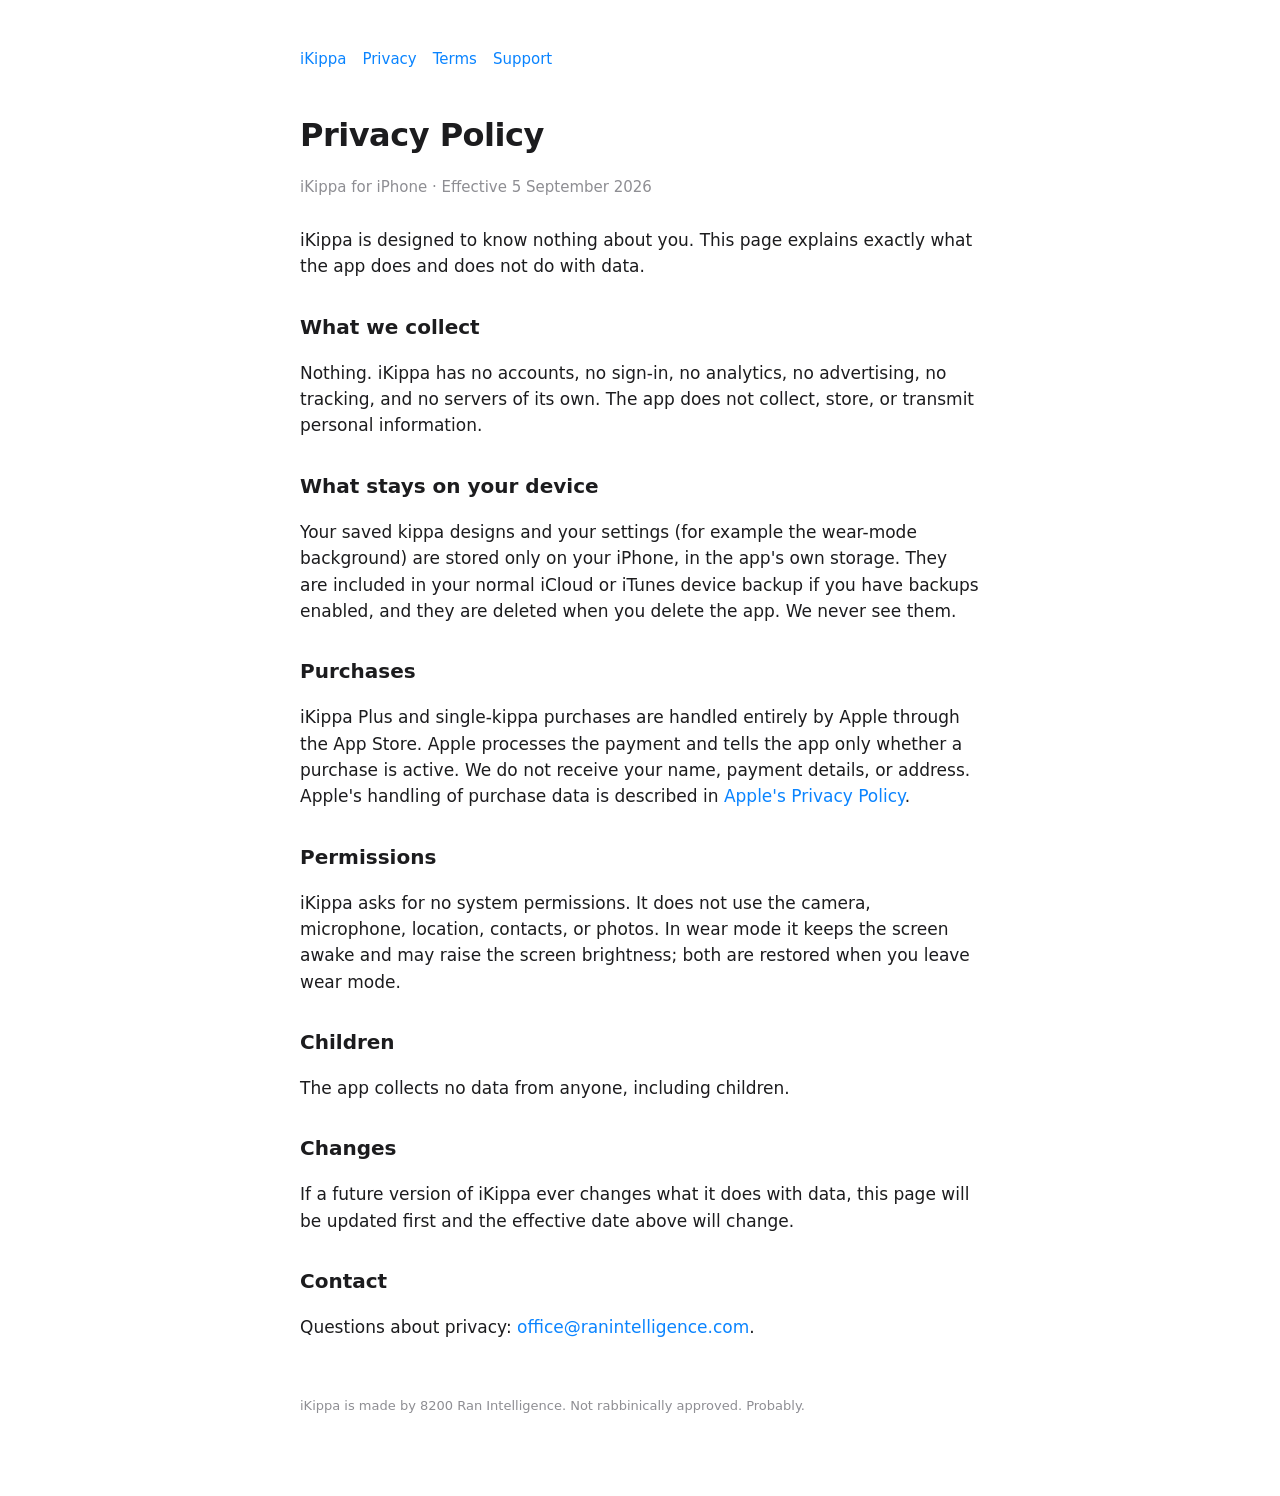
==== privacy.html @ 486b1f24 "iKippa legal pages: privacy, terms, support" ====
<!doctype html><html lang="en"><head><meta charset="utf-8"><meta name="viewport" content="width=device-width, initial-scale=1"><title>iKippa Privacy Policy</title><link rel="stylesheet" href="style.css"></head><body><main>
<nav><a href="index.html">iKippa</a><a href="privacy.html">Privacy</a><a href="terms.html">Terms</a><a href="support.html">Support</a></nav>
<h1>Privacy Policy</h1>
<p class="meta">iKippa for iPhone · Effective 5 September 2026</p>
<p>iKippa is designed to know nothing about you. This page explains exactly what the app does and does not do with data.</p>
<h2>What we collect</h2>
<p>Nothing. iKippa has no accounts, no sign-in, no analytics, no advertising, no tracking, and no servers of its own. The app does not collect, store, or transmit personal information.</p>
<h2>What stays on your device</h2>
<p>Your saved kippa designs and your settings (for example the wear-mode background) are stored only on your iPhone, in the app's own storage. They are included in your normal iCloud or iTunes device backup if you have backups enabled, and they are deleted when you delete the app. We never see them.</p>
<h2>Purchases</h2>
<p>iKippa Plus and single-kippa purchases are handled entirely by Apple through the App Store. Apple processes the payment and tells the app only whether a purchase is active. We do not receive your name, payment details, or address. Apple's handling of purchase data is described in <a href="https://www.apple.com/legal/privacy/">Apple's Privacy Policy</a>.</p>
<h2>Permissions</h2>
<p>iKippa asks for no system permissions. It does not use the camera, microphone, location, contacts, or photos. In wear mode it keeps the screen awake and may raise the screen brightness; both are restored when you leave wear mode.</p>
<h2>Children</h2>
<p>The app collects no data from anyone, including children.</p>
<h2>Changes</h2>
<p>If a future version of iKippa ever changes what it does with data, this page will be updated first and the effective date above will change.</p>
<h2>Contact</h2>
<p>Questions about privacy: <a href="mailto:office@ranintelligence.com">office@ranintelligence.com</a>.</p>
<footer>iKippa is made by 8200 Ran Intelligence. Not rabbinically approved. Probably.</footer>
</main></body></html>
---- style.css ----
:root { color-scheme: light; }
body { margin: 0; font-family: -apple-system, BlinkMacSystemFont, "Helvetica Neue", system-ui, sans-serif; color: #1c1c1e; background: #fff; line-height: 1.55; }
main { max-width: 680px; margin: 0 auto; padding: 48px 24px 80px; }
h1 { font-size: 32px; letter-spacing: -0.5px; margin: 0 0 6px; }
h2 { font-size: 20px; margin: 32px 0 8px; }
p, li { font-size: 17px; }
.meta { color: #8e8e93; font-size: 15px; margin-bottom: 28px; }
nav { display: flex; gap: 16px; font-size: 15px; margin-bottom: 40px; }
a { color: #0a84ff; text-decoration: none; } a:hover { text-decoration: underline; }
footer { color: #8e8e93; font-size: 13px; margin-top: 56px; }
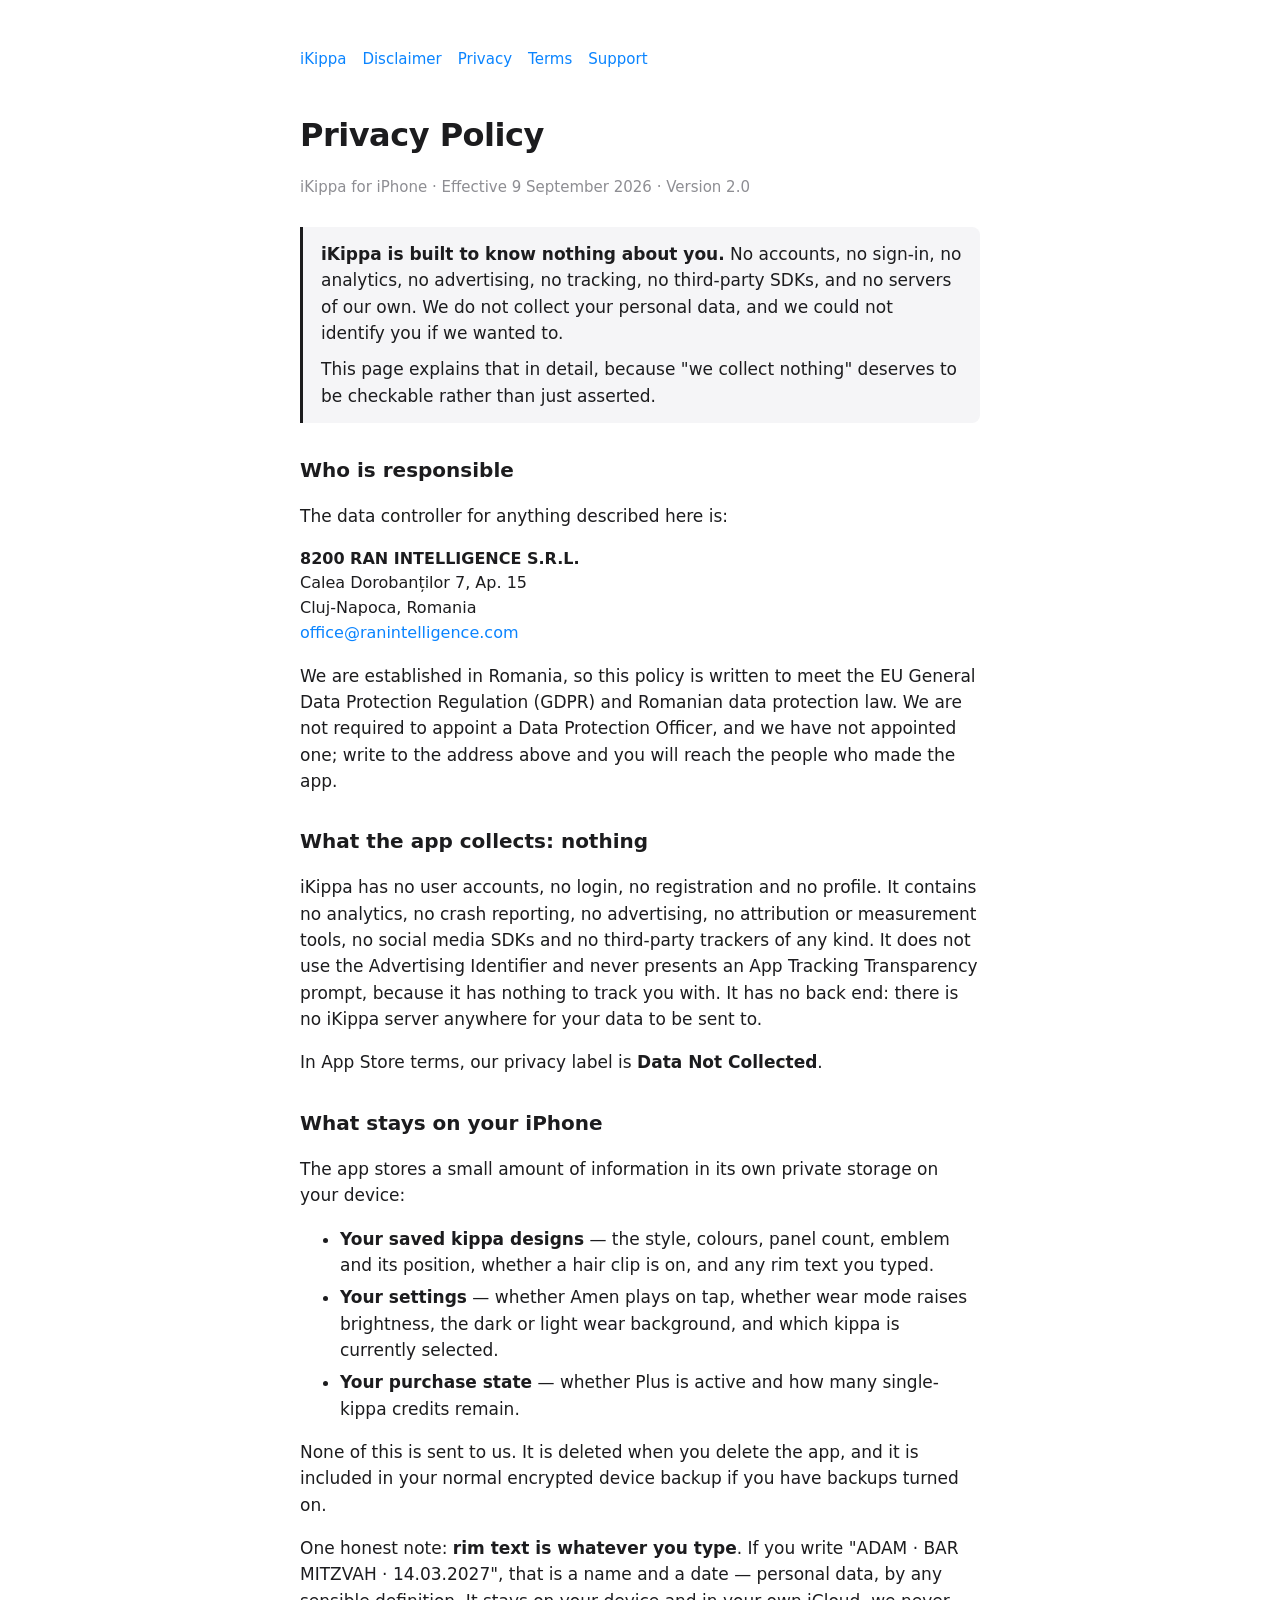
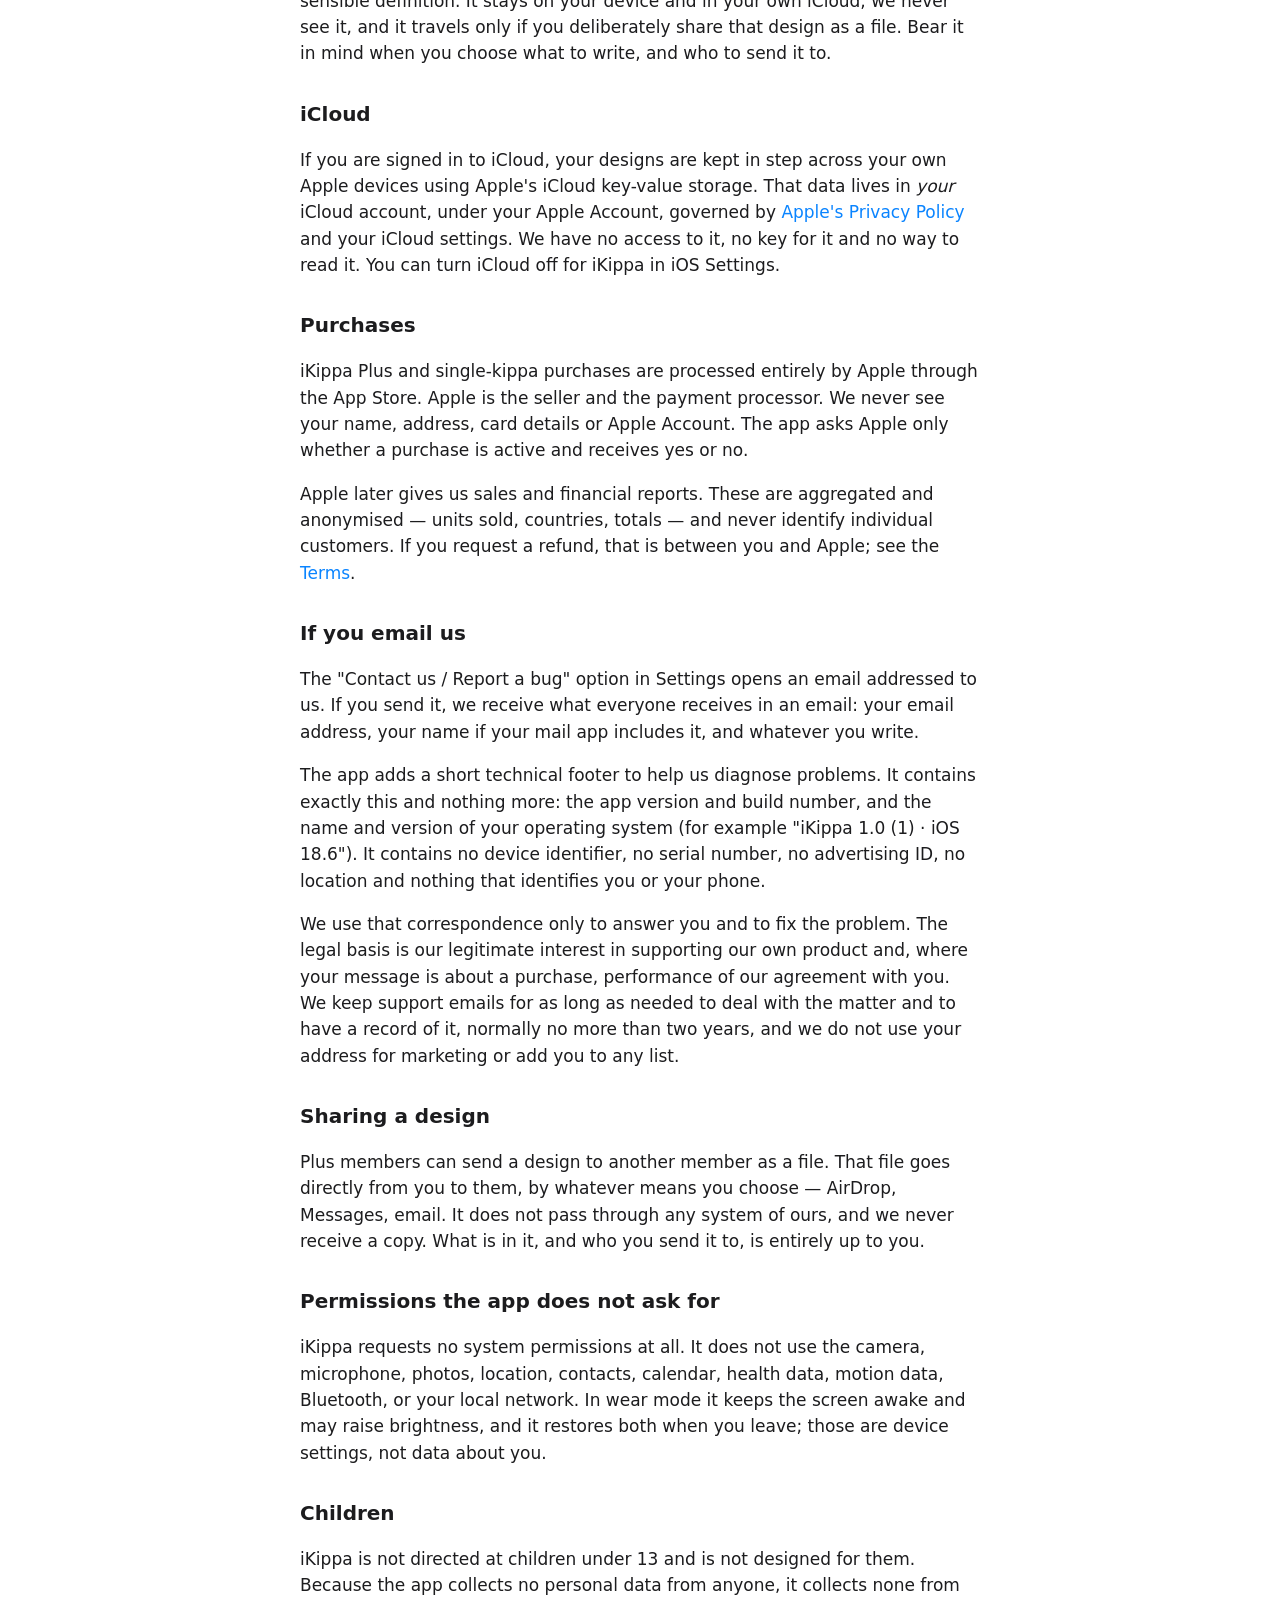
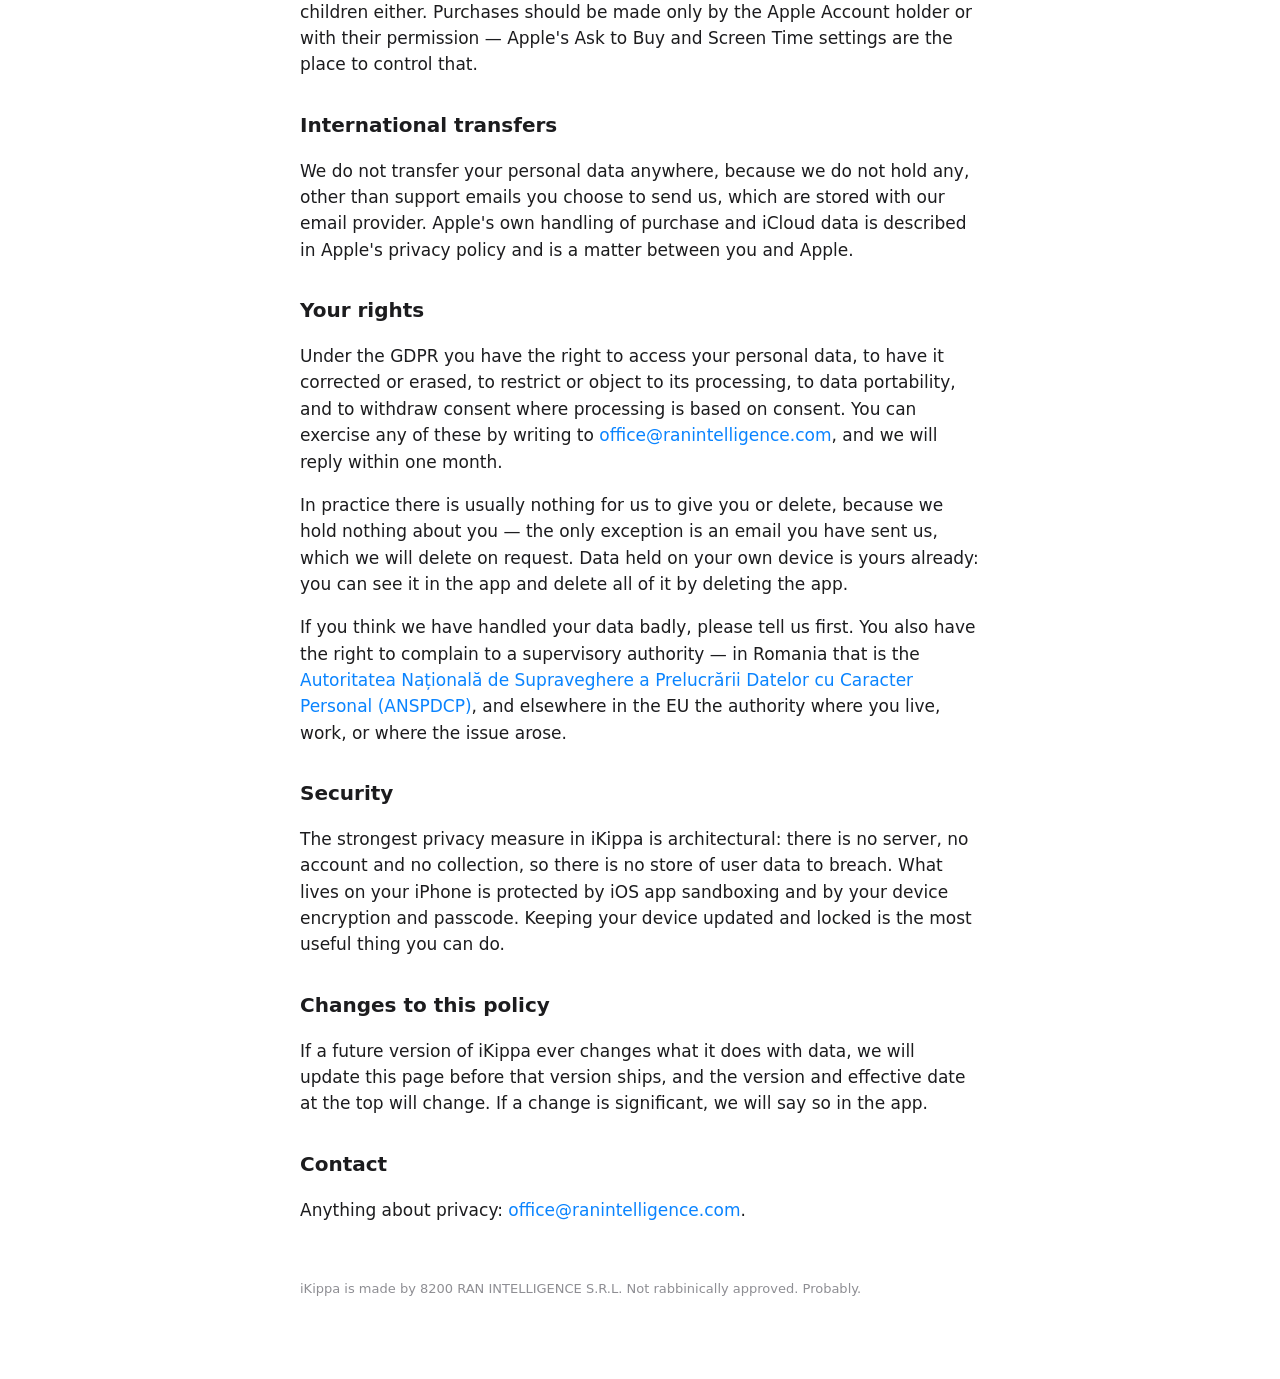
==== commit 5389717d: "Entertainment-only disclaimer, and a rewrite of the terms and privacy policy Adds a dedicated discla" ====
--- a/privacy.html
+++ b/privacy.html
@@ -1,21 +1,75 @@
 <!doctype html><html lang="en"><head><meta charset="utf-8"><meta name="viewport" content="width=device-width, initial-scale=1"><title>iKippa Privacy Policy</title><link rel="stylesheet" href="style.css"></head><body><main>
-<nav><a href="index.html">iKippa</a><a href="privacy.html">Privacy</a><a href="terms.html">Terms</a><a href="support.html">Support</a></nav>
+<nav><a href="index.html">iKippa</a><a href="disclaimer.html">Disclaimer</a><a href="privacy.html">Privacy</a><a href="terms.html">Terms</a><a href="support.html">Support</a></nav>
 <h1>Privacy Policy</h1>
-<p class="meta">iKippa for iPhone · Effective 5 September 2026</p>
-<p>iKippa is designed to know nothing about you. This page explains exactly what the app does and does not do with data.</p>
-<h2>What we collect</h2>
-<p>Nothing. iKippa has no accounts, no sign-in, no analytics, no advertising, no tracking, and no servers of its own. The app does not collect, store, or transmit personal information.</p>
-<h2>What stays on your device</h2>
-<p>Your saved kippa designs and your settings (for example the wear-mode background) are stored only on your iPhone, in the app's own storage. They are included in your normal iCloud or iTunes device backup if you have backups enabled, and they are deleted when you delete the app. We never see them.</p>
+<p class="meta">iKippa for iPhone · Effective 9 September 2026 · Version 2.0</p>
+
+<div class="callout">
+<p><strong>iKippa is built to know nothing about you.</strong> No accounts, no sign-in, no analytics, no advertising, no tracking, no third-party SDKs, and no servers of our own. We do not collect your personal data, and we could not identify you if we wanted to.</p>
+<p>This page explains that in detail, because "we collect nothing" deserves to be checkable rather than just asserted.</p>
+</div>
+
+<h2>Who is responsible</h2>
+<p>The data controller for anything described here is:</p>
+<!-- TODO: add the company registration number (CUI / J-number) once confirmed. -->
+<address>
+<strong>8200 RAN INTELLIGENCE S.R.L.</strong><br>
+Calea Dorobanților 7, Ap. 15<br>
+Cluj-Napoca, Romania<br>
+<a href="mailto:office@ranintelligence.com?subject=iKippa%20privacy">office@ranintelligence.com</a>
+</address>
+<p>We are established in Romania, so this policy is written to meet the EU General Data Protection Regulation (GDPR) and Romanian data protection law. We are not required to appoint a Data Protection Officer, and we have not appointed one; write to the address above and you will reach the people who made the app.</p>
+
+<h2>What the app collects: nothing</h2>
+<p>iKippa has no user accounts, no login, no registration and no profile. It contains no analytics, no crash reporting, no advertising, no attribution or measurement tools, no social media SDKs and no third-party trackers of any kind. It does not use the Advertising Identifier and never presents an App Tracking Transparency prompt, because it has nothing to track you with. It has no back end: there is no iKippa server anywhere for your data to be sent to.</p>
+<p>In App Store terms, our privacy label is <strong>Data Not Collected</strong>.</p>
+
+<h2>What stays on your iPhone</h2>
+<p>The app stores a small amount of information in its own private storage on your device:</p>
+<ul>
+<li><strong>Your saved kippa designs</strong> — the style, colours, panel count, emblem and its position, whether a hair clip is on, and any rim text you typed.</li>
+<li><strong>Your settings</strong> — whether Amen plays on tap, whether wear mode raises brightness, the dark or light wear background, and which kippa is currently selected.</li>
+<li><strong>Your purchase state</strong> — whether Plus is active and how many single-kippa credits remain.</li>
+</ul>
+<p>None of this is sent to us. It is deleted when you delete the app, and it is included in your normal encrypted device backup if you have backups turned on.</p>
+<p>One honest note: <strong>rim text is whatever you type</strong>. If you write "ADAM · BAR MITZVAH · 14.03.2027", that is a name and a date — personal data, by any sensible definition. It stays on your device and in your own iCloud, we never see it, and it travels only if you deliberately share that design as a file. Bear it in mind when you choose what to write, and who to send it to.</p>
+
+<h2>iCloud</h2>
+<p>If you are signed in to iCloud, your designs are kept in step across your own Apple devices using Apple's iCloud key-value storage. That data lives in <em>your</em> iCloud account, under your Apple Account, governed by <a href="https://www.apple.com/legal/privacy/">Apple's Privacy Policy</a> and your iCloud settings. We have no access to it, no key for it and no way to read it. You can turn iCloud off for iKippa in iOS Settings.</p>
+
 <h2>Purchases</h2>
-<p>iKippa Plus and single-kippa purchases are handled entirely by Apple through the App Store. Apple processes the payment and tells the app only whether a purchase is active. We do not receive your name, payment details, or address. Apple's handling of purchase data is described in <a href="https://www.apple.com/legal/privacy/">Apple's Privacy Policy</a>.</p>
-<h2>Permissions</h2>
-<p>iKippa asks for no system permissions. It does not use the camera, microphone, location, contacts, or photos. In wear mode it keeps the screen awake and may raise the screen brightness; both are restored when you leave wear mode.</p>
+<p>iKippa Plus and single-kippa purchases are processed entirely by Apple through the App Store. Apple is the seller and the payment processor. We never see your name, address, card details or Apple Account. The app asks Apple only whether a purchase is active and receives yes or no.</p>
+<p>Apple later gives us sales and financial reports. These are aggregated and anonymised — units sold, countries, totals — and never identify individual customers. If you request a refund, that is between you and Apple; see the <a href="terms.html#refunds">Terms</a>.</p>
+
+<h2>If you email us</h2>
+<p>The "Contact us / Report a bug" option in Settings opens an email addressed to us. If you send it, we receive what everyone receives in an email: your email address, your name if your mail app includes it, and whatever you write.</p>
+<p>The app adds a short technical footer to help us diagnose problems. It contains exactly this and nothing more: the app version and build number, and the name and version of your operating system (for example "iKippa 1.0 (1) · iOS 18.6"). It contains no device identifier, no serial number, no advertising ID, no location and nothing that identifies you or your phone.</p>
+<p>We use that correspondence only to answer you and to fix the problem. The legal basis is our legitimate interest in supporting our own product and, where your message is about a purchase, performance of our agreement with you. We keep support emails for as long as needed to deal with the matter and to have a record of it, normally no more than two years, and we do not use your address for marketing or add you to any list.</p>
+
+<h2>Sharing a design</h2>
+<p>Plus members can send a design to another member as a file. That file goes directly from you to them, by whatever means you choose — AirDrop, Messages, email. It does not pass through any system of ours, and we never receive a copy. What is in it, and who you send it to, is entirely up to you.</p>
+
+<h2>Permissions the app does not ask for</h2>
+<p>iKippa requests no system permissions at all. It does not use the camera, microphone, photos, location, contacts, calendar, health data, motion data, Bluetooth, or your local network. In wear mode it keeps the screen awake and may raise brightness, and it restores both when you leave; those are device settings, not data about you.</p>
+
 <h2>Children</h2>
-<p>The app collects no data from anyone, including children.</p>
-<h2>Changes</h2>
-<p>If a future version of iKippa ever changes what it does with data, this page will be updated first and the effective date above will change.</p>
+<p>iKippa is not directed at children under 13 and is not designed for them. Because the app collects no personal data from anyone, it collects none from children either. Purchases should be made only by the Apple Account holder or with their permission — Apple's Ask to Buy and Screen Time settings are the place to control that.</p>
+
+<h2>International transfers</h2>
+<p>We do not transfer your personal data anywhere, because we do not hold any, other than support emails you choose to send us, which are stored with our email provider. Apple's own handling of purchase and iCloud data is described in Apple's privacy policy and is a matter between you and Apple.</p>
+
+<h2>Your rights</h2>
+<p>Under the GDPR you have the right to access your personal data, to have it corrected or erased, to restrict or object to its processing, to data portability, and to withdraw consent where processing is based on consent. You can exercise any of these by writing to <a href="mailto:office@ranintelligence.com?subject=iKippa%20privacy">office@ranintelligence.com</a>, and we will reply within one month.</p>
+<p>In practice there is usually nothing for us to give you or delete, because we hold nothing about you — the only exception is an email you have sent us, which we will delete on request. Data held on your own device is yours already: you can see it in the app and delete all of it by deleting the app.</p>
+<p>If you think we have handled your data badly, please tell us first. You also have the right to complain to a supervisory authority — in Romania that is the <a href="https://www.dataprotection.ro/">Autoritatea Națională de Supraveghere a Prelucrării Datelor cu Caracter Personal (ANSPDCP)</a>, and elsewhere in the EU the authority where you live, work, or where the issue arose.</p>
+
+<h2>Security</h2>
+<p>The strongest privacy measure in iKippa is architectural: there is no server, no account and no collection, so there is no store of user data to breach. What lives on your iPhone is protected by iOS app sandboxing and by your device encryption and passcode. Keeping your device updated and locked is the most useful thing you can do.</p>
+
+<h2>Changes to this policy</h2>
+<p>If a future version of iKippa ever changes what it does with data, we will update this page before that version ships, and the version and effective date at the top will change. If a change is significant, we will say so in the app.</p>
+
 <h2>Contact</h2>
-<p>Questions about privacy: <a href="mailto:office@ranintelligence.com">office@ranintelligence.com</a>.</p>
-<footer>iKippa is made by 8200 Ran Intelligence. Not rabbinically approved. Probably.</footer>
+<p>Anything about privacy: <a href="mailto:office@ranintelligence.com?subject=iKippa%20privacy">office@ranintelligence.com</a>.</p>
+
+<footer>iKippa is made by 8200 RAN INTELLIGENCE S.R.L. Not rabbinically approved. Probably.</footer>
 </main></body></html>
--- a/style.css
+++ b/style.css
@@ -8,3 +8,11 @@
 nav { display: flex; gap: 16px; font-size: 15px; margin-bottom: 40px; }
 a { color: #0a84ff; text-decoration: none; } a:hover { text-decoration: underline; }
 footer { color: #8e8e93; font-size: 13px; margin-top: 56px; }
+.callout { background: #f5f5f7; border-left: 3px solid #1c1c1e; padding: 14px 18px; margin: 24px 0; border-radius: 0 8px 8px 0; }
+.callout p { margin: 0; }
+.callout p + p { margin-top: 10px; }
+h3 { font-size: 17px; margin: 24px 0 6px; }
+ol { padding-left: 22px; } ol li { margin-bottom: 6px; }
+ul li { margin-bottom: 6px; }
+.section { color: #8e8e93; font-weight: 400; }
+address { font-style: normal; color: #1c1c1e; }
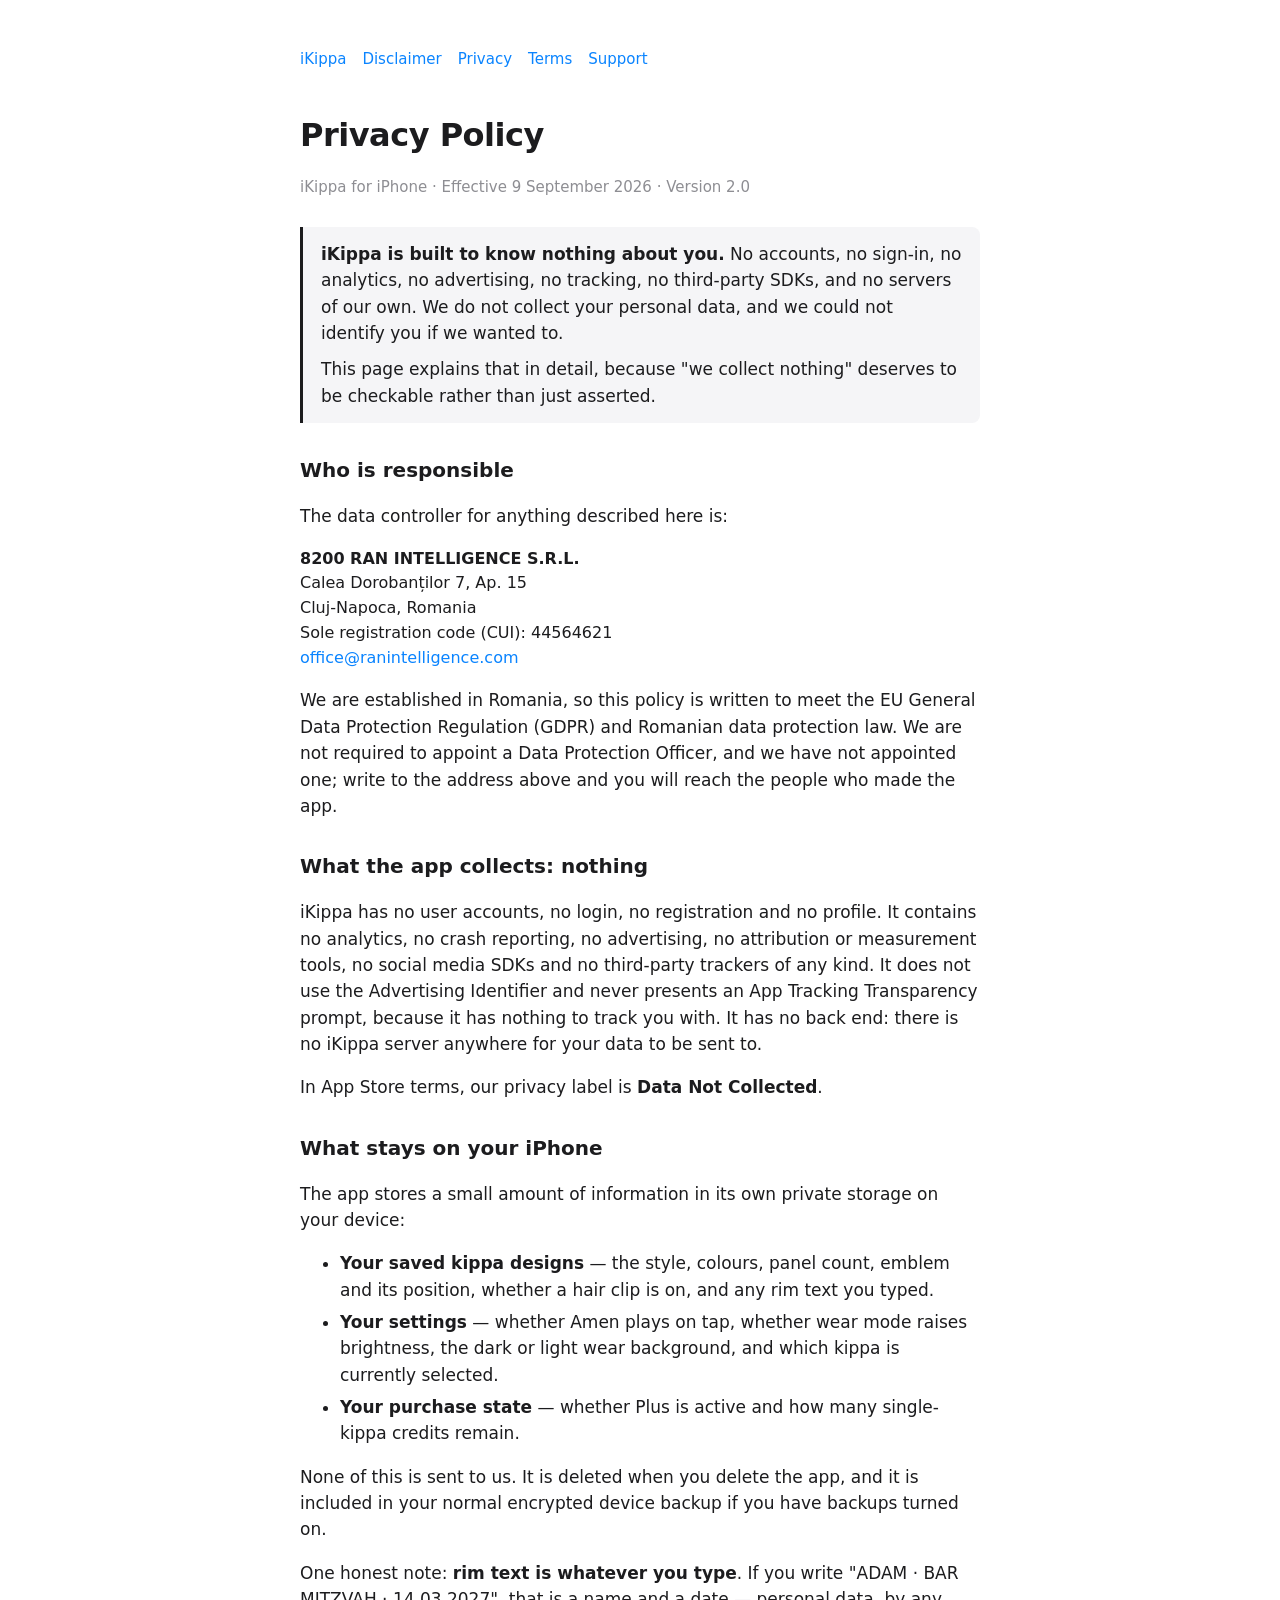
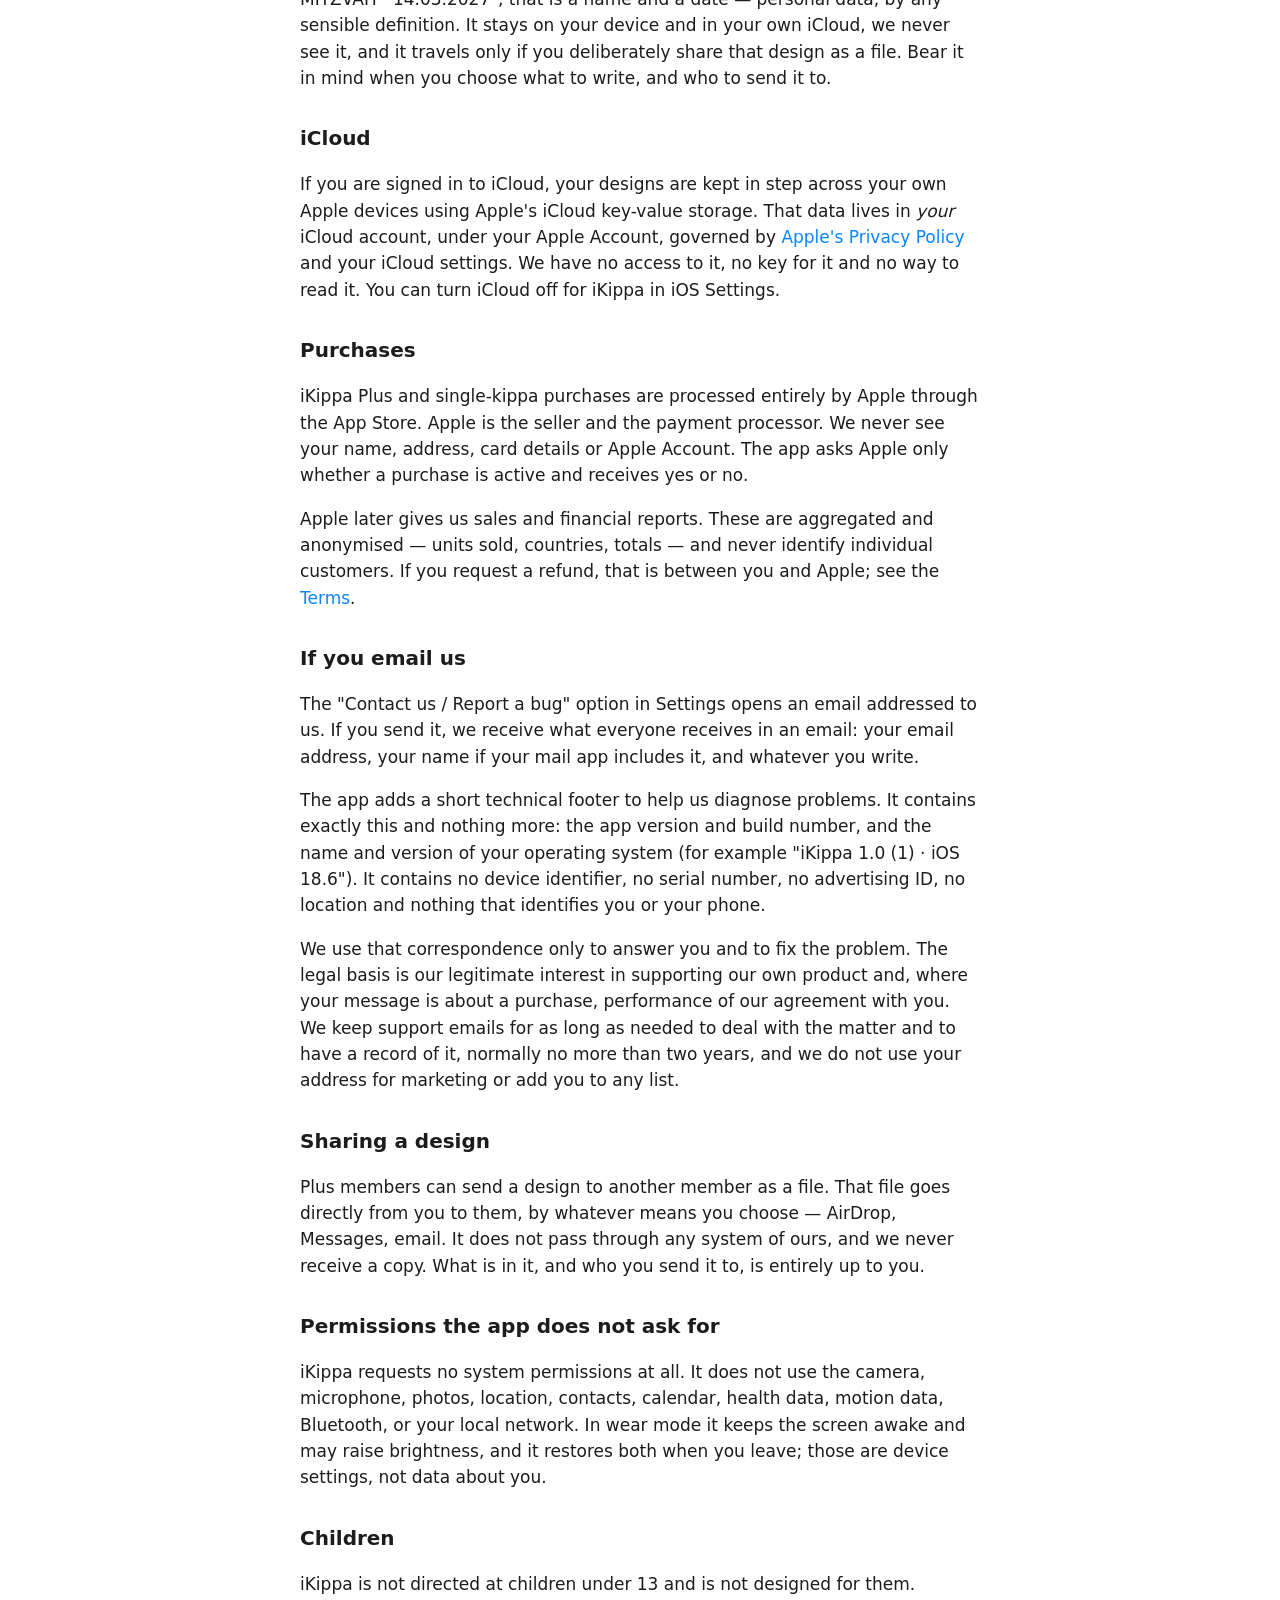
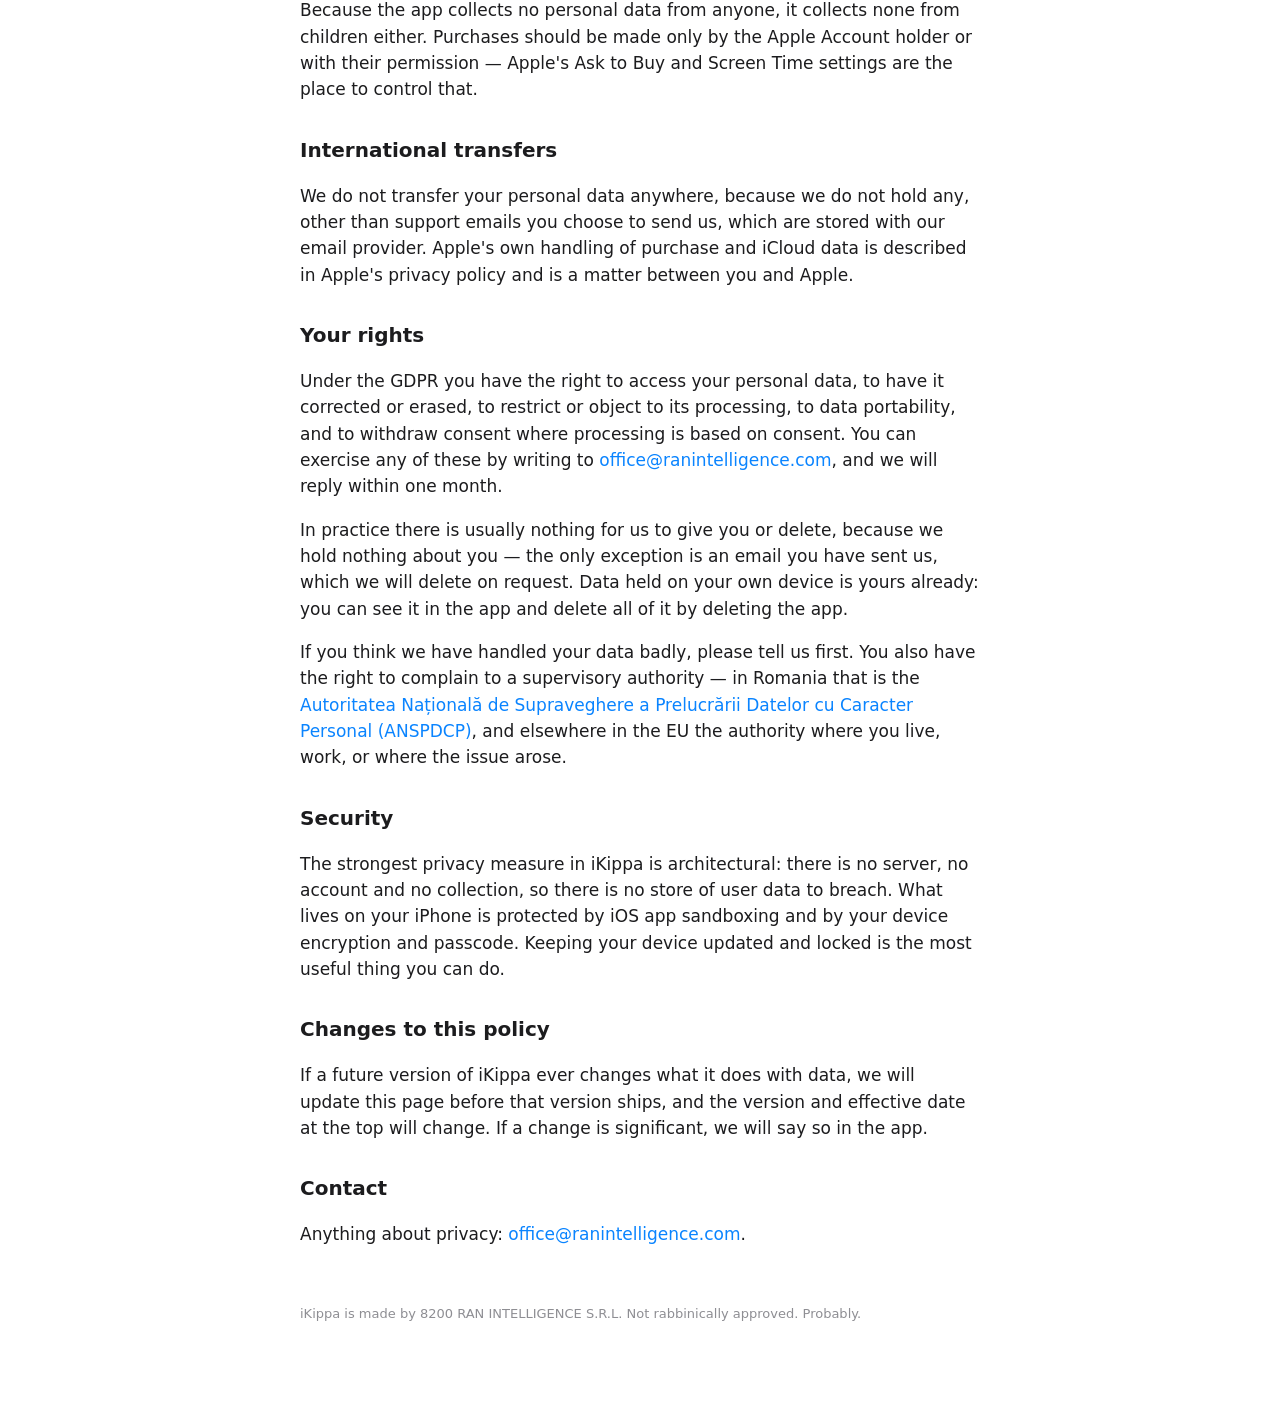
==== commit 2b8080c9: "Add company registration number (CUI 44564621) Co-Authored-By: Claude Opus 5 <noreply@anthropic.com>" ====
--- a/privacy.html
+++ b/privacy.html
@@ -10,11 +10,12 @@
 
 <h2>Who is responsible</h2>
 <p>The data controller for anything described here is:</p>
-<!-- TODO: add the company registration number (CUI / J-number) once confirmed. -->
+
 <address>
 <strong>8200 RAN INTELLIGENCE S.R.L.</strong><br>
 Calea Dorobanților 7, Ap. 15<br>
 Cluj-Napoca, Romania<br>
+Sole registration code (CUI): 44564621<br>
 <a href="mailto:office@ranintelligence.com?subject=iKippa%20privacy">office@ranintelligence.com</a>
 </address>
 <p>We are established in Romania, so this policy is written to meet the EU General Data Protection Regulation (GDPR) and Romanian data protection law. We are not required to appoint a Data Protection Officer, and we have not appointed one; write to the address above and you will reach the people who made the app.</p>
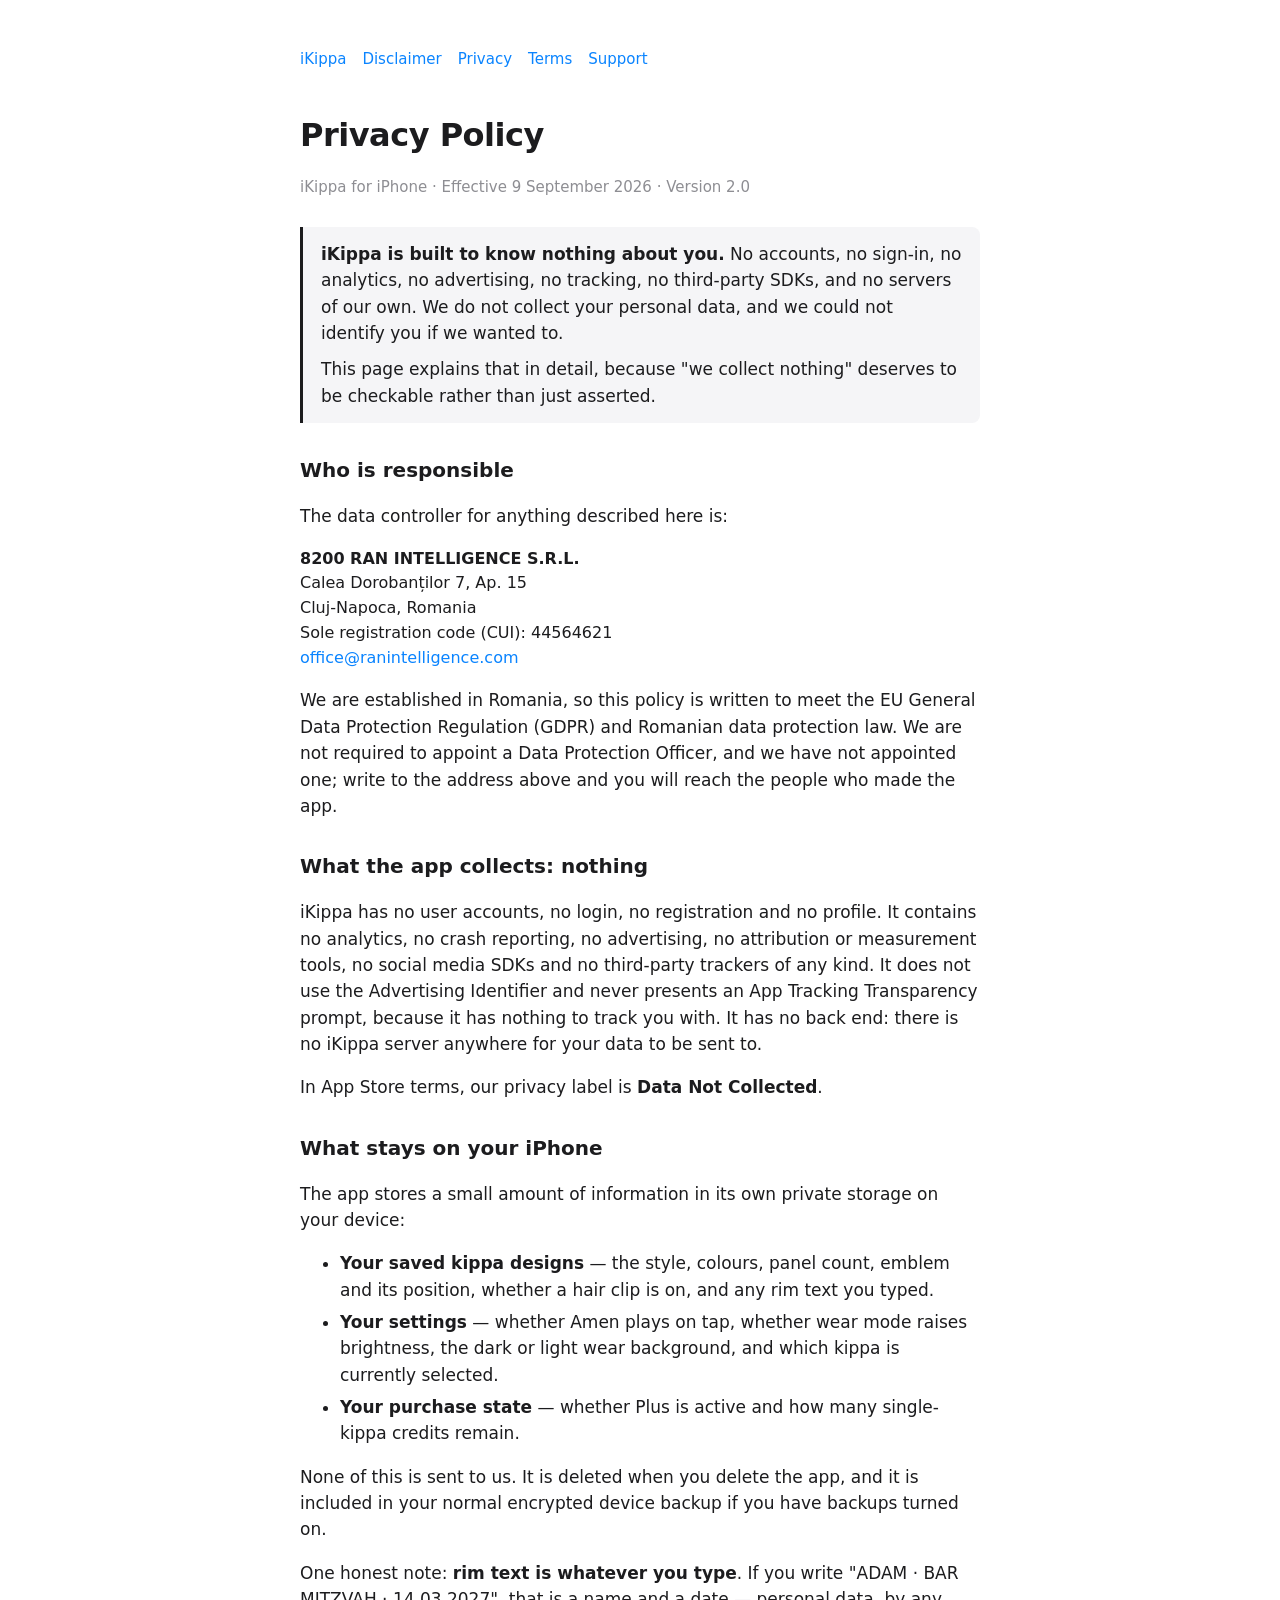
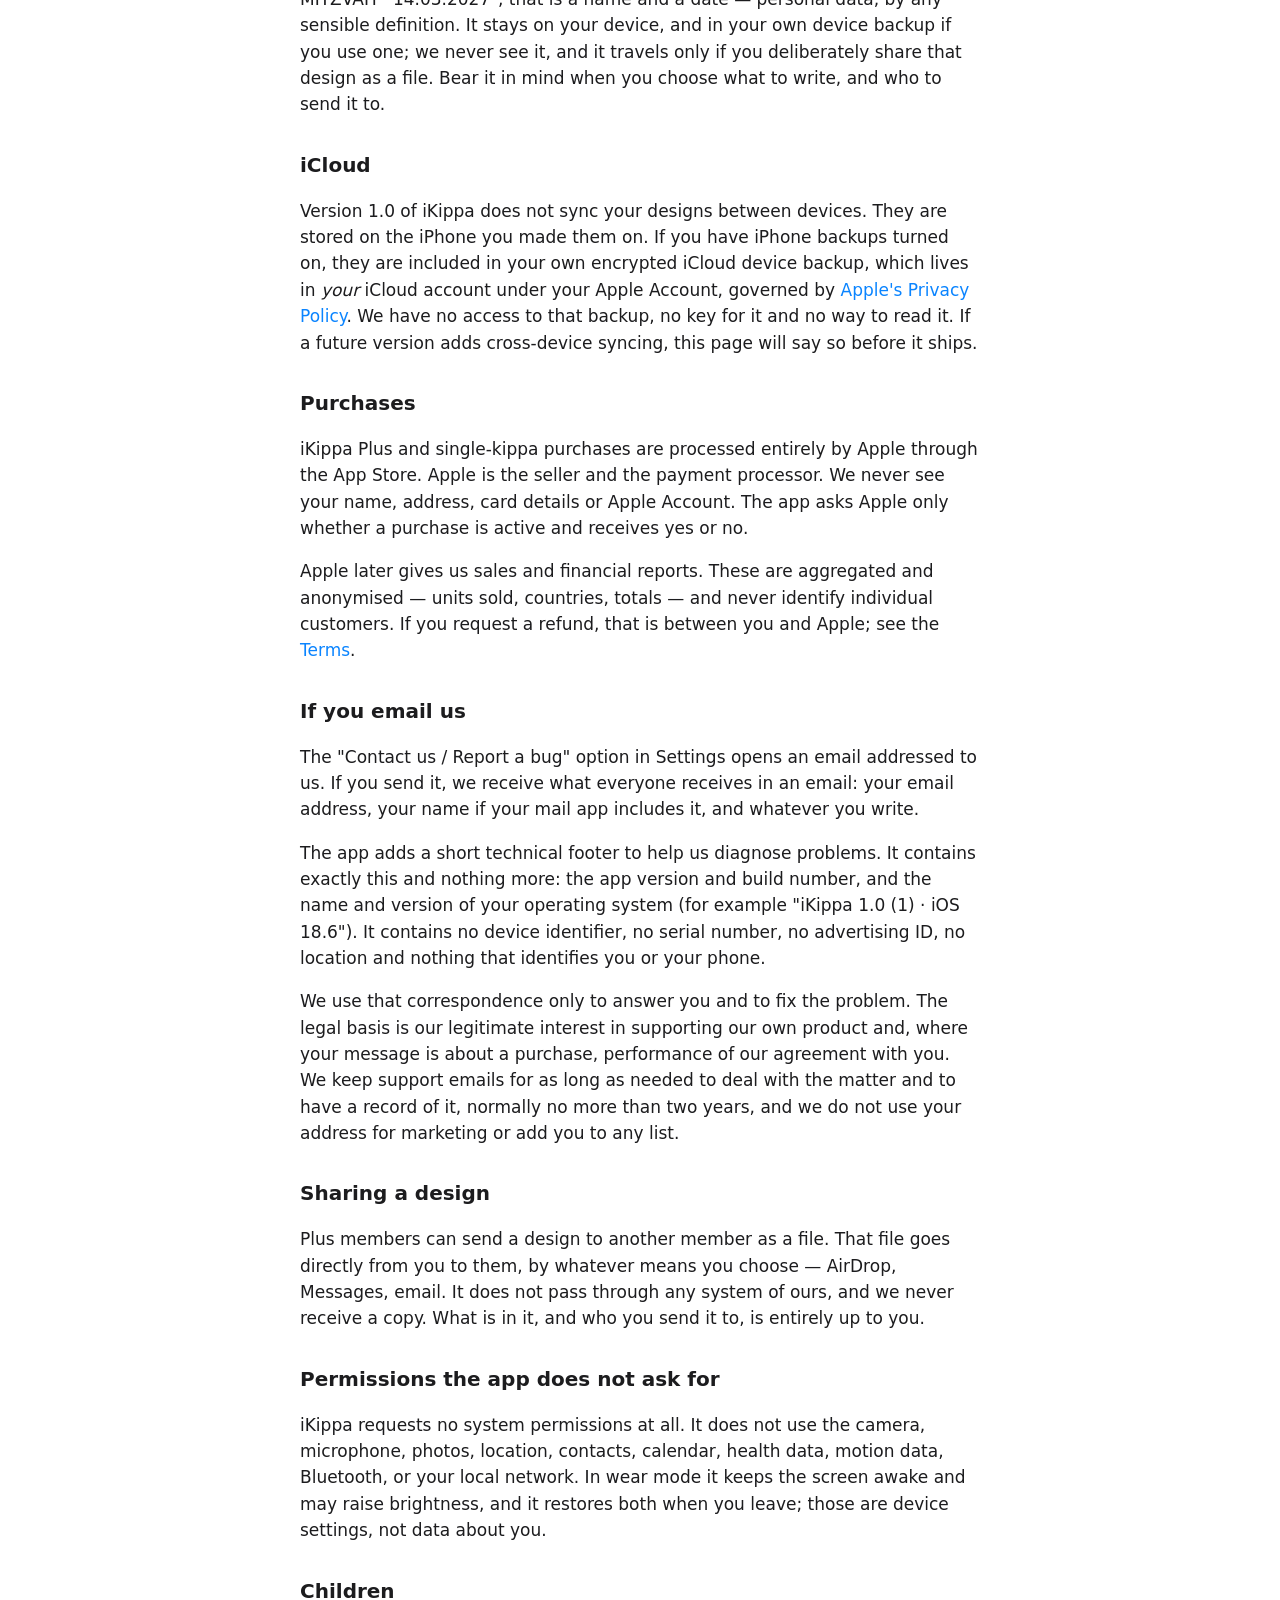
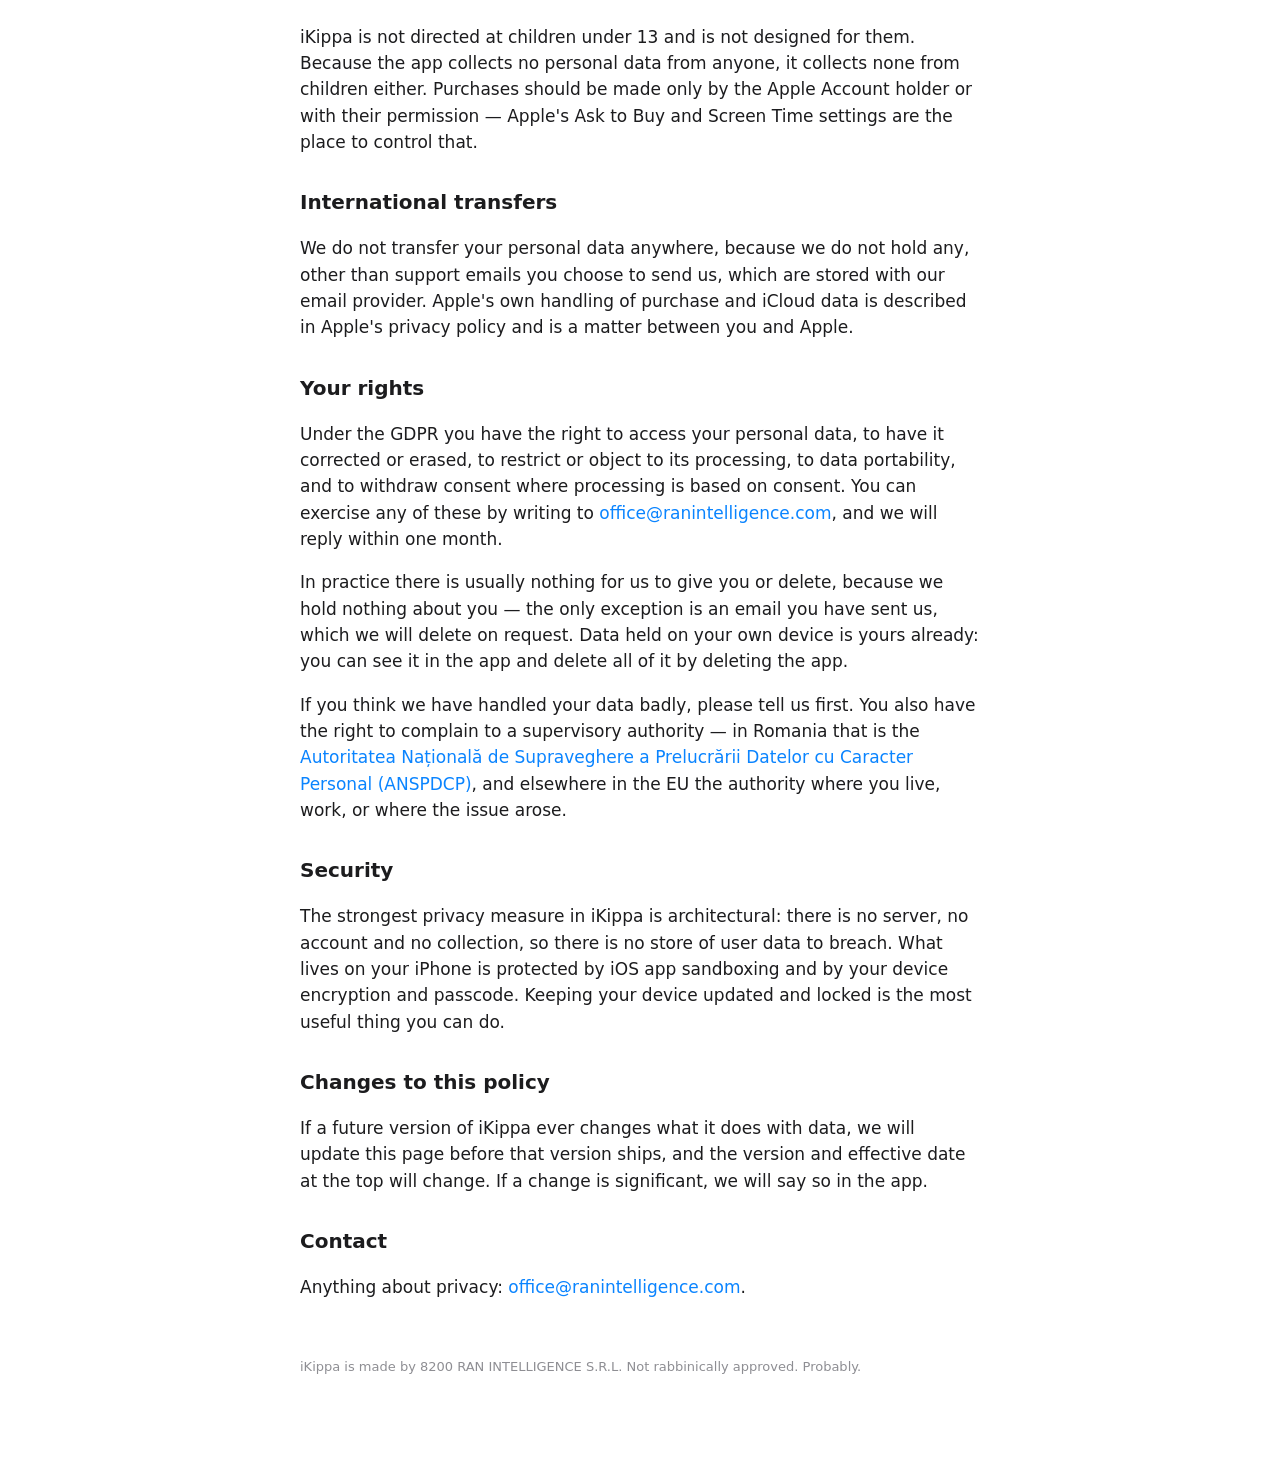
==== commit 730b7835: "Describe the iCloud device backup rather than cross-device sync Version 1.0 does not sync designs be" ====
--- a/privacy.html
+++ b/privacy.html
@@ -32,10 +32,10 @@
 <li><strong>Your purchase state</strong> — whether Plus is active and how many single-kippa credits remain.</li>
 </ul>
 <p>None of this is sent to us. It is deleted when you delete the app, and it is included in your normal encrypted device backup if you have backups turned on.</p>
-<p>One honest note: <strong>rim text is whatever you type</strong>. If you write "ADAM · BAR MITZVAH · 14.03.2027", that is a name and a date — personal data, by any sensible definition. It stays on your device and in your own iCloud, we never see it, and it travels only if you deliberately share that design as a file. Bear it in mind when you choose what to write, and who to send it to.</p>
+<p>One honest note: <strong>rim text is whatever you type</strong>. If you write "ADAM · BAR MITZVAH · 14.03.2027", that is a name and a date — personal data, by any sensible definition. It stays on your device, and in your own device backup if you use one; we never see it, and it travels only if you deliberately share that design as a file. Bear it in mind when you choose what to write, and who to send it to.</p>
 
 <h2>iCloud</h2>
-<p>If you are signed in to iCloud, your designs are kept in step across your own Apple devices using Apple's iCloud key-value storage. That data lives in <em>your</em> iCloud account, under your Apple Account, governed by <a href="https://www.apple.com/legal/privacy/">Apple's Privacy Policy</a> and your iCloud settings. We have no access to it, no key for it and no way to read it. You can turn iCloud off for iKippa in iOS Settings.</p>
+<p>Version 1.0 of iKippa does not sync your designs between devices. They are stored on the iPhone you made them on. If you have iPhone backups turned on, they are included in your own encrypted iCloud device backup, which lives in <em>your</em> iCloud account under your Apple Account, governed by <a href="https://www.apple.com/legal/privacy/">Apple's Privacy Policy</a>. We have no access to that backup, no key for it and no way to read it. If a future version adds cross-device syncing, this page will say so before it ships.</p>
 
 <h2>Purchases</h2>
 <p>iKippa Plus and single-kippa purchases are processed entirely by Apple through the App Store. Apple is the seller and the payment processor. We never see your name, address, card details or Apple Account. The app asks Apple only whether a purchase is active and receives yes or no.</p>
